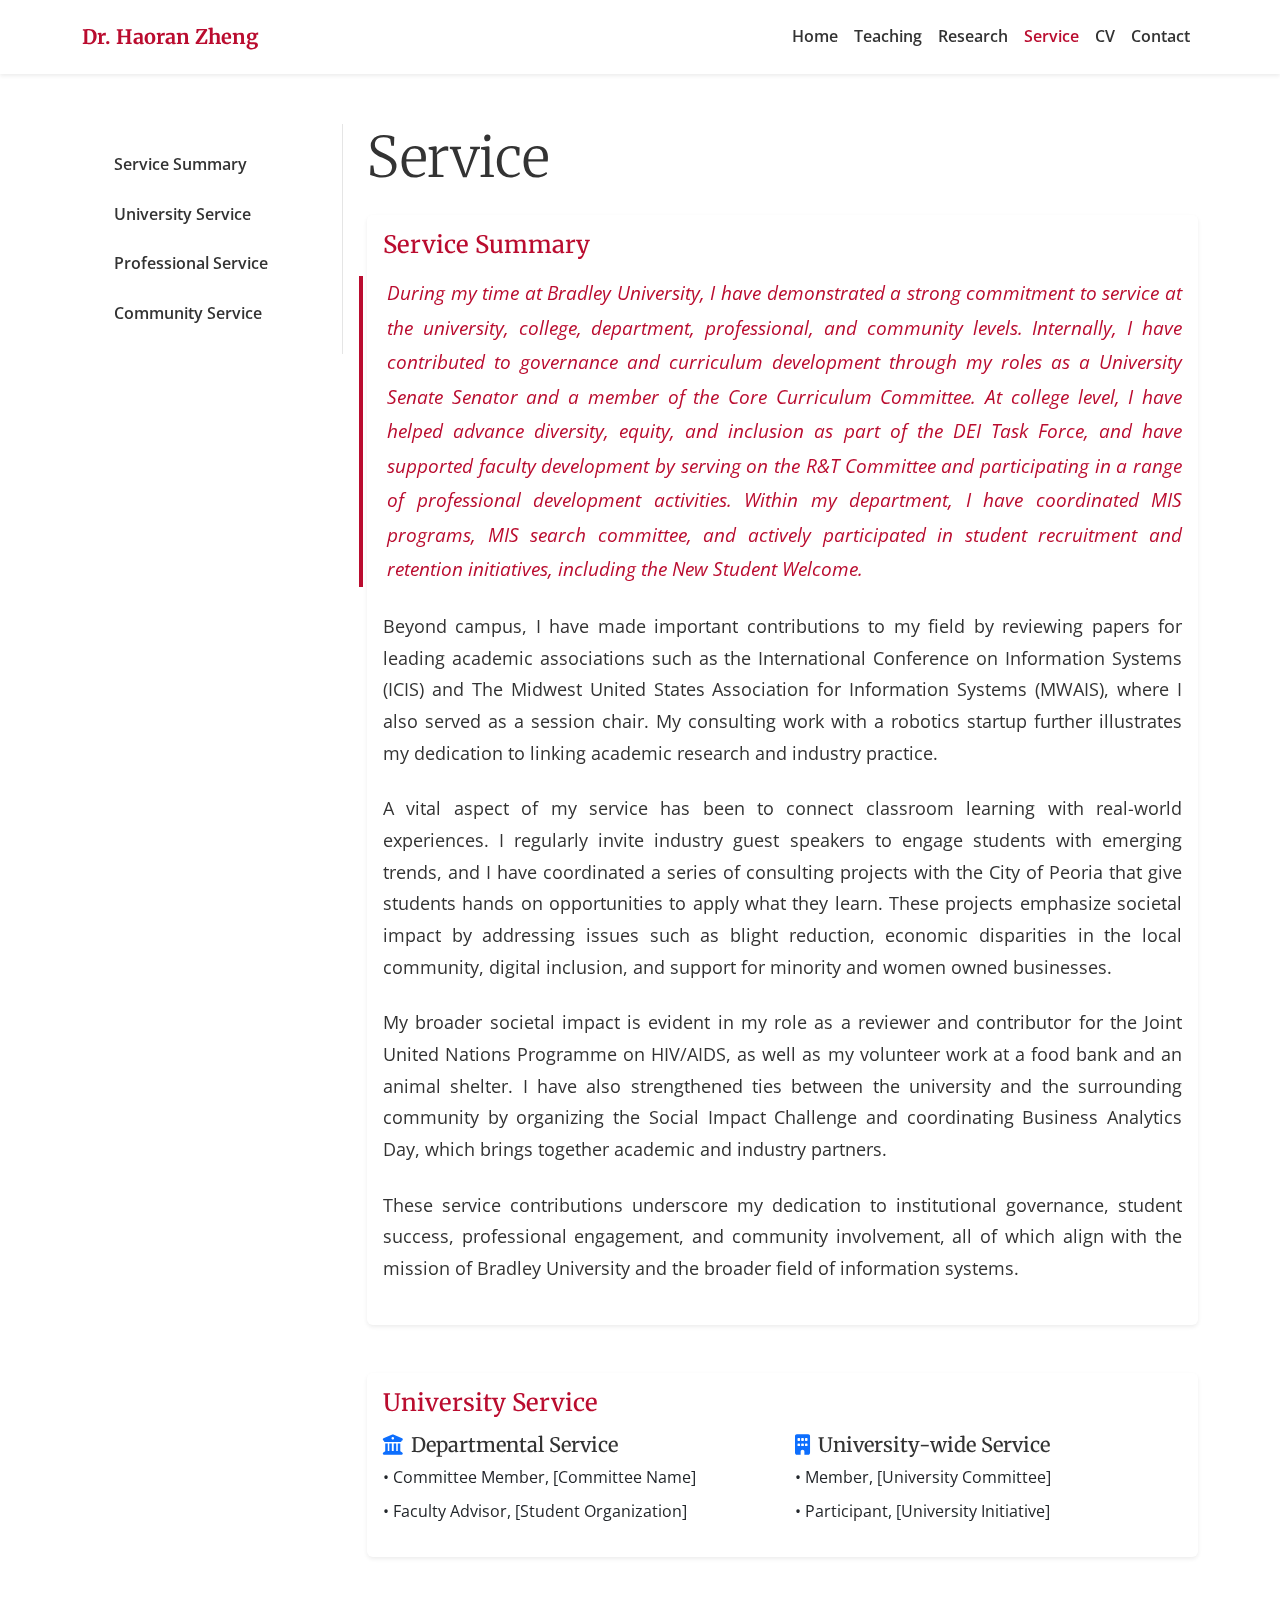
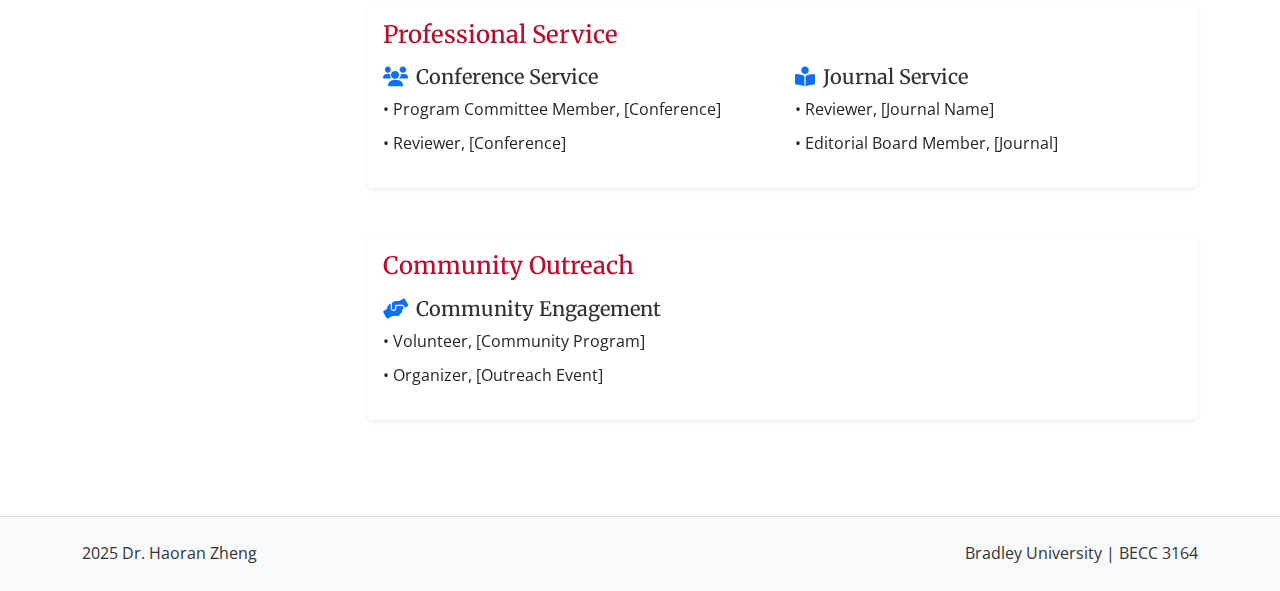
==== pages/service.html @ 66634fa4 "Initial commit" ====
<!DOCTYPE html>
<html lang="en">
<head>
    <meta charset="UTF-8">
    <meta name="viewport" content="width=device-width, initial-scale=1.0">
    <title>Service - Dr. Haoran Zheng | Bradley University</title>
    
    <!-- Bootstrap 5 CSS -->
    <link href="https://cdn.jsdelivr.net/npm/bootstrap@5.3.0/dist/css/bootstrap.min.css" rel="stylesheet">
    
    <!-- Google Fonts -->
    <link href="https://fonts.googleapis.com/css2?family=Merriweather:wght@400;700&family=Open+Sans:wght@400;600&display=swap" rel="stylesheet">
    
    <!-- Font Awesome -->
    <link href="https://cdnjs.cloudflare.com/ajax/libs/font-awesome/6.0.0/css/all.min.css" rel="stylesheet">
    
    <!-- Custom CSS -->
    <link href="../css/style.css" rel="stylesheet">
    <link href="../css/responsive.css" rel="stylesheet">
</head>
<body>
    <!-- Navigation -->
    <nav class="navbar navbar-expand-lg navbar-light bg-white fixed-top shadow-sm">
        <div class="container">
            <a class="navbar-brand" href="../index.html">Dr. Haoran Zheng</a>
            <button class="navbar-toggler" type="button" data-bs-toggle="collapse" data-bs-target="#navbarNav">
                <span class="navbar-toggler-icon"></span>
            </button>
            <div class="collapse navbar-collapse" id="navbarNav">
                <ul class="navbar-nav ms-auto">
                    <li class="nav-item"><a class="nav-link" href="../index.html">Home</a></li>
                    <li class="nav-item"><a class="nav-link" href="teaching.html">Teaching</a></li>
                    <li class="nav-item"><a class="nav-link" href="research.html">Research</a></li>
                    <li class="nav-item"><a class="nav-link active" href="service.html">Service</a></li>
                    <li class="nav-item"><a class="nav-link" href="cv.html">CV</a></li>
                    <li class="nav-item"><a class="nav-link" href="contact.html">Contact</a></li>
                </ul>
            </div>
        </div>
    </nav>

    <!-- Main Content -->
    <main class="container py-5">
        <div class="row">
            <!-- Left Navigation -->
            <div class="col-lg-3">
                <div class="side-nav">
                    <nav class="nav flex-column">
                        <a class="nav-link active" href="#service-summary">Service Summary</a>
                        <a class="nav-link" href="#university-service">University Service</a>
                        <a class="nav-link" href="#professional-service">Professional Service</a>
                        <a class="nav-link" href="#community-service">Community Service</a>
                    </nav>
                </div>
            </div>

            <!-- Main Content Area -->
            <div class="col-lg-9">
                <section class="content-area">
                    <h1 class="display-4 mb-4">Service</h1>
                    
                    <!-- Service Summary -->
                    <div class="card mb-5" id="service-summary">
                        <div class="card-body">
                            <h2 class="card-title">Service Summary</h2>
                            <div class="service-summary">
                                <p class="mb-4">
                                    During my time at Bradley University, I have demonstrated a strong commitment to service at
                                    the university, college, department, professional, and community levels. Internally, I have
                                    contributed to governance and curriculum development through my roles as a University Senate
                                    Senator and a member of the Core Curriculum Committee. At college level, I have helped
                                    advance diversity, equity, and inclusion as part of the DEI Task Force, and have supported
                                    faculty development by serving on the R&T Committee and participating in a range of
                                    professional development activities. Within my department, I have coordinated MIS programs,
                                    MIS search committee, and actively participated in student recruitment and retention initiatives,
                                    including the New Student Welcome.
                                </p>
                                
                                <p class="mb-4">
                                    Beyond campus, I have made important contributions to my field by reviewing papers for
                                    leading academic associations such as the International Conference on Information Systems
                                    (ICIS) and The Midwest United States Association for Information Systems (MWAIS), where I
                                    also served as a session chair. My consulting work with a robotics startup further illustrates my
                                    dedication to linking academic research and industry practice.
                                </p>
                                
                                <p class="mb-4">
                                    A vital aspect of my service has been to connect classroom learning with real-world experiences.
                                    I regularly invite industry guest speakers to engage students with emerging trends, and I have
                                    coordinated a series of consulting projects with the City of Peoria that give students hands on
                                    opportunities to apply what they learn. These projects emphasize societal impact by addressing
                                    issues such as blight reduction, economic disparities in the local community, digital inclusion,
                                    and support for minority and women owned businesses.
                                </p>
                                
                                <p class="mb-4">
                                    My broader societal impact is evident in my role as a reviewer and contributor for the Joint
                                    United Nations Programme on HIV/AIDS, as well as my volunteer work at a food bank and an
                                    animal shelter. I have also strengthened ties between the university and the surrounding
                                    community by organizing the Social Impact Challenge and coordinating Business Analytics Day,
                                    which brings together academic and industry partners.
                                </p>
                                
                                <p class="mb-4">
                                    These service contributions underscore my dedication to institutional governance, student
                                    success, professional engagement, and community involvement, all of which align with the
                                    mission of Bradley University and the broader field of information systems.
                                </p>
                            </div>
                        </div>
                    </div>

                    <!-- University Service -->
                    <div class="card mb-5" id="university-service">
                        <div class="card-body">
                            <h2 class="card-title">University Service</h2>
                            <div class="row g-4">
                                <div class="col-md-6">
                                    <h5><i class="fas fa-university text-primary me-2"></i>Departmental Service</h5>
                                    <ul class="list-unstyled">
                                        <li class="mb-2">• Committee Member, [Committee Name]</li>
                                        <li class="mb-2">• Faculty Advisor, [Student Organization]</li>
                                    </ul>
                                </div>
                                <div class="col-md-6">
                                    <h5><i class="fas fa-building text-primary me-2"></i>University-wide Service</h5>
                                    <ul class="list-unstyled">
                                        <li class="mb-2">• Member, [University Committee]</li>
                                        <li class="mb-2">• Participant, [University Initiative]</li>
                                    </ul>
                                </div>
                            </div>
                        </div>
                    </div>

                    <!-- Professional Service -->
                    <div class="card mb-5" id="professional-service">
                        <div class="card-body">
                            <h2 class="card-title">Professional Service</h2>
                            <div class="row g-4">
                                <div class="col-md-6">
                                    <h5><i class="fas fa-users text-primary me-2"></i>Conference Service</h5>
                                    <ul class="list-unstyled">
                                        <li class="mb-2">• Program Committee Member, [Conference]</li>
                                        <li class="mb-2">• Reviewer, [Conference]</li>
                                    </ul>
                                </div>
                                <div class="col-md-6">
                                    <h5><i class="fas fa-book-reader text-primary me-2"></i>Journal Service</h5>
                                    <ul class="list-unstyled">
                                        <li class="mb-2">• Reviewer, [Journal Name]</li>
                                        <li class="mb-2">• Editorial Board Member, [Journal]</li>
                                    </ul>
                                </div>
                            </div>
                        </div>
                    </div>

                    <!-- Community Service -->
                    <div class="card" id="community-service">
                        <div class="card-body">
                            <h2 class="card-title">Community Outreach</h2>
                            <div class="row">
                                <div class="col-12">
                                    <h5><i class="fas fa-hands-helping text-primary me-2"></i>Community Engagement</h5>
                                    <ul class="list-unstyled">
                                        <li class="mb-2">• Volunteer, [Community Program]</li>
                                        <li class="mb-2">• Organizer, [Outreach Event]</li>
                                    </ul>
                                </div>
                            </div>
                        </div>
                    </div>
                </section>
            </div>
        </div>
    </main>

    <!-- Footer -->
    <footer class="bg-light py-4 mt-5">
        <div class="container">
            <div class="row">
                <div class="col-md-6 text-center text-md-start">
                    <p class="mb-0"> 2025 Dr. Haoran Zheng</p>
                </div>
                <div class="col-md-6 text-center text-md-end">
                    <p class="mb-0">Bradley University | BECC 3164</p>
                </div>
            </div>
        </div>
    </footer>

    <!-- Bootstrap JS -->
    <script src="https://cdn.jsdelivr.net/npm/bootstrap@5.3.0/dist/js/bootstrap.bundle.min.js"></script>
    <!-- Custom JS -->
    <script src="../js/main.js"></script>
</body>
</html>
---- css/style.css ----
:root {
    --bradley-red: #BA0C2F;
    --dark-gray: #333333;
    --light-gray: #f8f9fa;
}

/* Base Styles */
body {
    font-family: 'Open Sans', sans-serif;
    line-height: 1.6;
    color: var(--dark-gray);
    padding-top: 76px; /* Account for fixed navbar */
}

/* Typography */
h1, h2, h3, h4, h5, h6 {
    font-family: 'Merriweather', serif;
    color: var(--dark-gray);
}

/* Navigation */
.navbar {
    padding: 1rem 0;
    background-color: rgba(255, 255, 255, 0.98) !important;
}

.navbar-brand {
    font-family: 'Merriweather', serif;
    font-weight: 700;
    color: var(--bradley-red) !important;
}

.nav-link {
    font-weight: 600;
    color: var(--dark-gray) !important;
    transition: color 0.3s ease;
}

.nav-link:hover, .nav-link.active {
    color: var(--bradley-red) !important;
}

/* Hero Section */
.hero-section {
    background-color: var(--light-gray);
    padding: 6rem 0;
    margin-top: -76px; /* Offset the padding-top from body */
}

.hero-section h1 {
    color: var(--bradley-red);
}

/* Cards */
.card {
    border: none;
    box-shadow: 0 0.125rem 0.25rem rgba(0, 0, 0, 0.075);
    transition: transform 0.3s ease, box-shadow 0.3s ease;
}

.card:hover {
    transform: translateY(-5px);
    box-shadow: 0 0.5rem 1rem rgba(0, 0, 0, 0.1);
}

.card-title {
    color: var(--bradley-red);
    font-size: 1.5rem;
    margin-bottom: 1rem;
}

/* Buttons */
.btn-primary {
    background-color: var(--bradley-red);
    border-color: var(--bradley-red);
    padding: 0.5rem 1.5rem;
    transition: all 0.3s ease;
}

.btn-primary:hover {
    background-color: #990A27;
    border-color: #990A27;
    transform: translateY(-2px);
}

/* Social Links */
.social-links {
    margin-top: 2rem;
}

.social-links a {
    color: var(--dark-gray);
    font-size: 1.5rem;
    transition: color 0.3s ease;
    text-decoration: none;
}

.social-links a:hover {
    color: var(--bradley-red);
}

/* Profile Image */
.profile-image {
    width: 180px;
    height: 180px;
    border-radius: 50%;
    object-fit: cover;
    margin-bottom: 2rem;
    border: 3px solid var(--bradley-red);
    box-shadow: 0 4px 8px rgba(0, 0, 0, 0.1);
    transition: transform 0.3s ease;
}

.profile-image:hover {
    transform: scale(1.05);
}

/* Add responsive adjustments for smaller screens */
@media (max-width: 768px) {
    .profile-image {
        width: 140px;
        height: 140px;
    }
}

@media (max-width: 480px) {
    .profile-image {
        width: 120px;
        height: 120px;
    }
}

/* Teaching Philosophy */
.teaching-philosophy {
    max-width: 900px;
    margin: 0 auto;
    line-height: 1.8;
}

.teaching-philosophy p {
    text-align: justify;
    color: var(--dark-gray);
    font-size: 1.1rem;
}

.teaching-philosophy p:first-of-type {
    font-size: 1.2rem;
    color: var(--bradley-red);
    font-style: italic;
    border-left: 4px solid var(--bradley-red);
    padding-left: 1.5rem;
    margin-left: -1.5rem;
}

/* Research Philosophy */
.research-philosophy {
    max-width: 900px;
    margin: 0 auto;
    line-height: 1.8;
}

.research-philosophy p {
    text-align: justify;
    color: var(--dark-gray);
    font-size: 1.1rem;
}

.research-philosophy p:first-of-type {
    font-size: 1.2rem;
    color: var(--bradley-red);
    font-style: italic;
    border-left: 4px solid var(--bradley-red);
    padding-left: 1.5rem;
    margin-left: -1.5rem;
}

/* Service Summary */
.service-summary {
    max-width: 900px;
    margin: 0 auto;
    line-height: 1.8;
}

.service-summary p {
    text-align: justify;
    color: var(--dark-gray);
    font-size: 1.1rem;
}

.service-summary p:first-of-type {
    font-size: 1.2rem;
    color: var(--bradley-red);
    font-style: italic;
    border-left: 4px solid var(--bradley-red);
    padding-left: 1.5rem;
    margin-left: -1.5rem;
}

/* Course Evaluations */
.course-evaluations {
    max-width: 900px;
    margin: 0 auto;
}

.evaluation-chart {
    max-width: 800px;
    margin: 0 auto;
    border-radius: 8px;
}

.course-evaluations .lead {
    color: var(--dark-gray);
    font-size: 1.2rem;
    font-style: italic;
    text-align: center;
    margin-bottom: 2rem;
}

/* PDF Viewer */
.pdf-container {
    max-width: 900px;
    margin: 0 auto;
    background: #f8f9fa;
    padding: 1rem;
    border-radius: 8px;
}

.pdf-viewer {
    border: none;
    border-radius: 4px;
    background: white;
}

/* Make PDF viewer responsive */
@media (max-width: 768px) {
    .pdf-container {
        padding: 0.5rem;
    }
    
    .pdf-viewer {
        height: 400px;
    }
}

/* Footer */
footer {
    border-top: 1px solid rgba(0, 0, 0, 0.1);
}

/* Responsive Design */
@media (max-width: 768px) {
    .hero-section {
        padding: 4rem 0;
    }
    
    .card {
        margin-bottom: 1rem;
    }
}

/* Left Navigation */
.side-nav {
    position: sticky;
    top: 100px;
    padding: 1rem;
    border-right: 1px solid rgba(0, 0, 0, 0.1);
}

.side-nav .nav-link {
    color: var(--dark-gray);
    padding: 0.5rem 1rem;
    margin: 0.25rem 0;
    border-radius: 4px;
    transition: all 0.2s ease;
}

.side-nav .nav-link:hover {
    background-color: rgba(var(--bradley-red-rgb), 0.1);
    color: var(--bradley-red);
}

.side-nav .nav-link.active {
    background-color: var(--bradley-red);
    color: white;
}

/* Make main content area responsive */
.content-area {
    min-height: 100vh;
}

@media (max-width: 992px) {
    .side-nav {
        position: relative;
        top: 0;
        border-right: none;
        border-bottom: 1px solid rgba(0, 0, 0, 0.1);
        margin-bottom: 2rem;
    }
    
    .side-nav .nav {
        display: flex;
        flex-wrap: nowrap;
        overflow-x: auto;
        padding-bottom: 0.5rem;
    }
    
    .side-nav .nav-link {
        white-space: nowrap;
    }
}
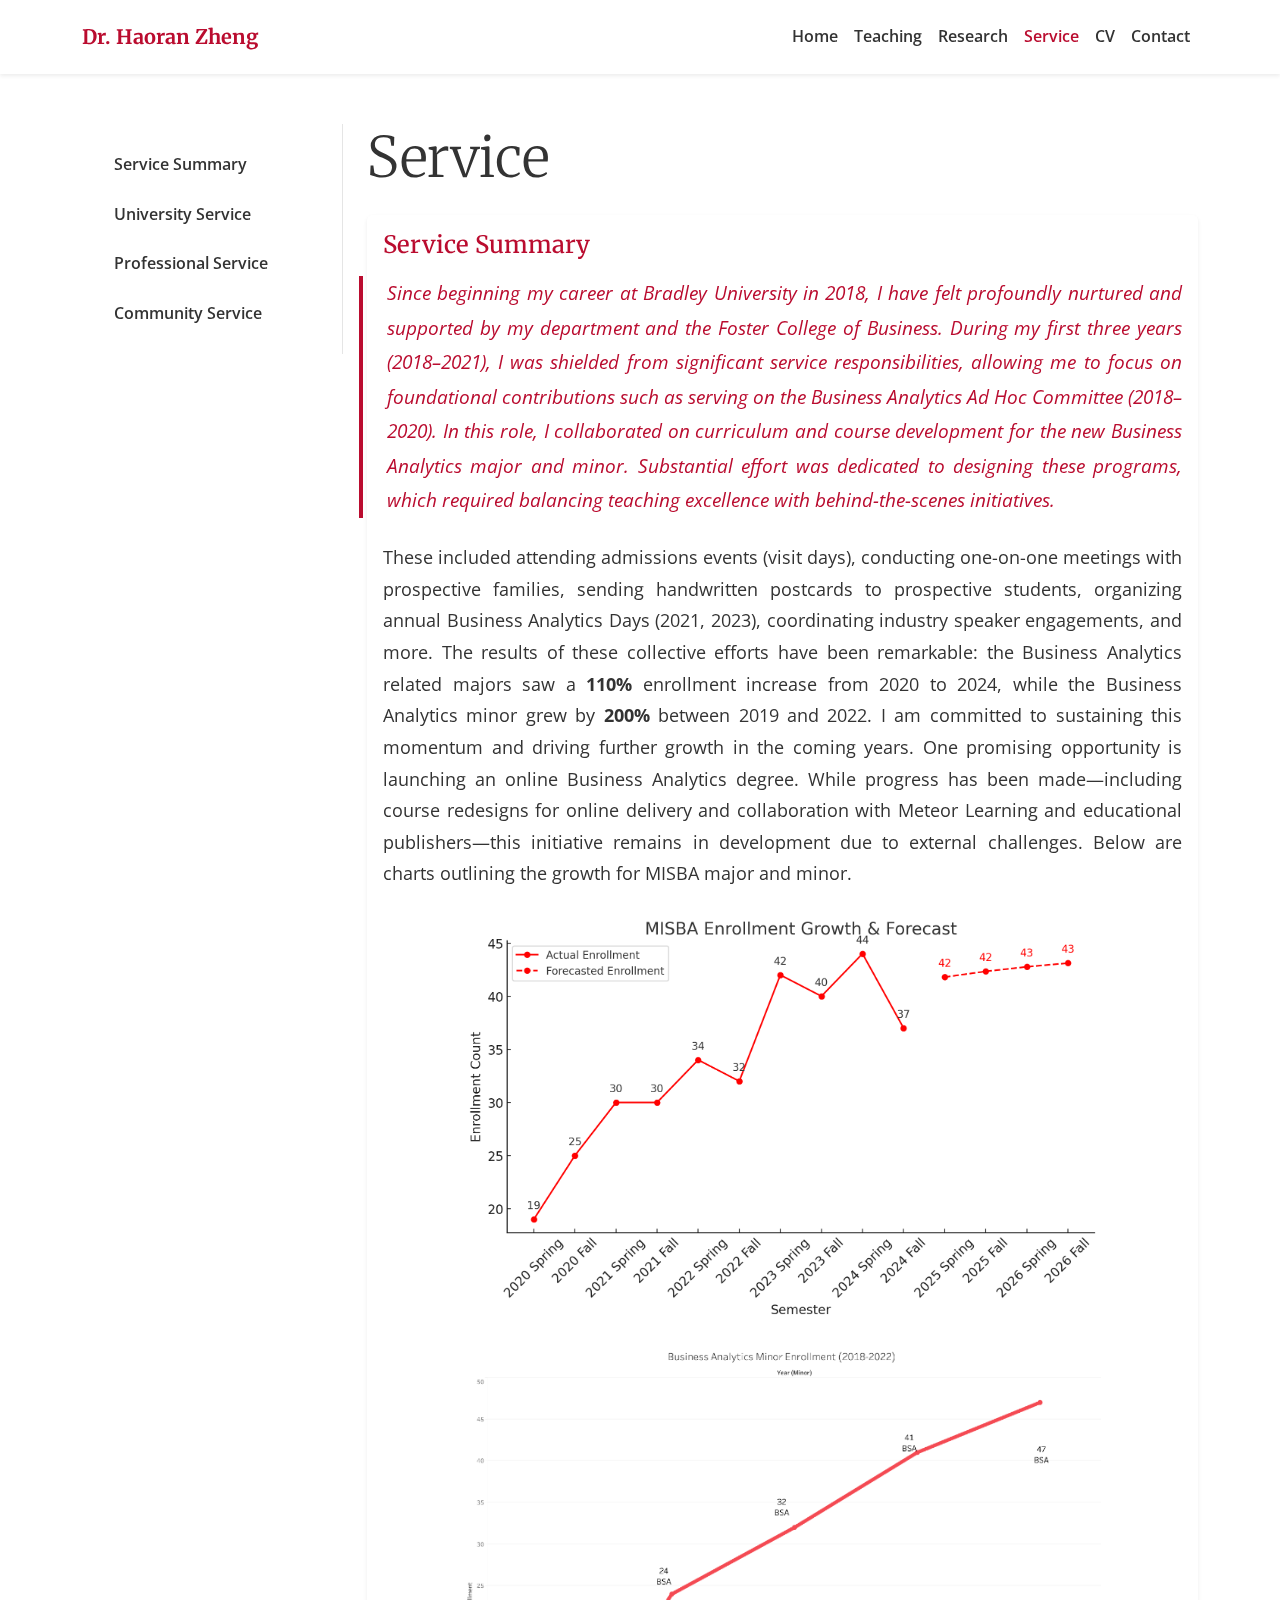
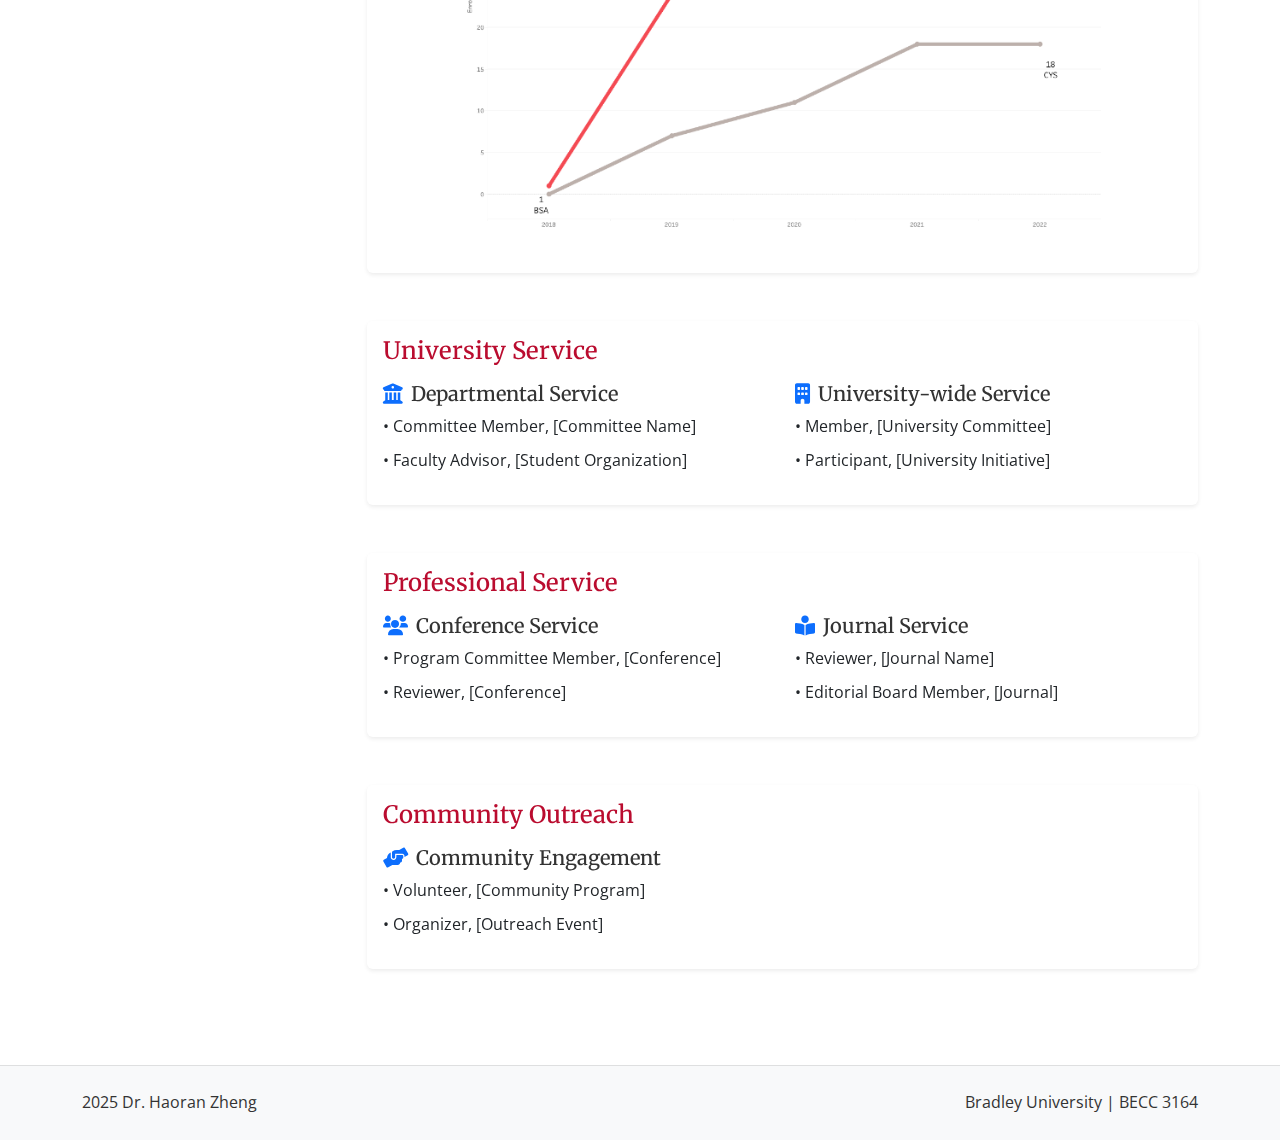
==== commit edc5441a: "Bulk update: website changes" ====
--- a/pages/service.html
+++ b/pages/service.html
@@ -65,47 +65,14 @@
                             <h2 class="card-title">Service Summary</h2>
                             <div class="service-summary">
                                 <p class="mb-4">
-                                    During my time at Bradley University, I have demonstrated a strong commitment to service at
-                                    the university, college, department, professional, and community levels. Internally, I have
-                                    contributed to governance and curriculum development through my roles as a University Senate
-                                    Senator and a member of the Core Curriculum Committee. At college level, I have helped
-                                    advance diversity, equity, and inclusion as part of the DEI Task Force, and have supported
-                                    faculty development by serving on the R&T Committee and participating in a range of
-                                    professional development activities. Within my department, I have coordinated MIS programs,
-                                    MIS search committee, and actively participated in student recruitment and retention initiatives,
-                                    including the New Student Welcome.
+                                    <span class="font-italic">Since beginning my career at Bradley University in 2018, I have felt profoundly nurtured and supported by my department and the Foster College of Business.</span> During my first three years (2018–2021), I was shielded from significant service responsibilities, allowing me to focus on foundational contributions such as serving on the Business Analytics Ad Hoc Committee (2018–2020). In this role, I collaborated on curriculum and course development for the new Business Analytics major and minor. Substantial effort was dedicated to designing these programs, which required balancing teaching excellence with behind-the-scenes initiatives.
                                 </p>
-                                
                                 <p class="mb-4">
-                                    Beyond campus, I have made important contributions to my field by reviewing papers for
-                                    leading academic associations such as the International Conference on Information Systems
-                                    (ICIS) and The Midwest United States Association for Information Systems (MWAIS), where I
-                                    also served as a session chair. My consulting work with a robotics startup further illustrates my
-                                    dedication to linking academic research and industry practice.
+                                    These included attending admissions events (visit days), conducting one-on-one meetings with prospective families, sending handwritten postcards to prospective students, organizing annual Business Analytics Days (2021, 2023), coordinating industry speaker engagements, and more.
+                                    The results of these collective efforts have been remarkable: the Business Analytics related majors saw a <strong>110%</strong> enrollment increase from 2020 to 2024, while the Business Analytics minor grew by <strong>200%</strong> between 2019 and 2022. I am committed to sustaining this momentum and driving further growth in the coming years. One promising opportunity is launching an online Business Analytics degree. While progress has been made—including course redesigns for online delivery and collaboration with Meteor Learning and educational publishers—this initiative remains in development due to external challenges. Below are charts outlining the growth for MISBA major and minor.
                                 </p>
-                                
-                                <p class="mb-4">
-                                    A vital aspect of my service has been to connect classroom learning with real-world experiences.
-                                    I regularly invite industry guest speakers to engage students with emerging trends, and I have
-                                    coordinated a series of consulting projects with the City of Peoria that give students hands on
-                                    opportunities to apply what they learn. These projects emphasize societal impact by addressing
-                                    issues such as blight reduction, economic disparities in the local community, digital inclusion,
-                                    and support for minority and women owned businesses.
-                                </p>
-                                
-                                <p class="mb-4">
-                                    My broader societal impact is evident in my role as a reviewer and contributor for the Joint
-                                    United Nations Programme on HIV/AIDS, as well as my volunteer work at a food bank and an
-                                    animal shelter. I have also strengthened ties between the university and the surrounding
-                                    community by organizing the Social Impact Challenge and coordinating Business Analytics Day,
-                                    which brings together academic and industry partners.
-                                </p>
-                                
-                                <p class="mb-4">
-                                    These service contributions underscore my dedication to institutional governance, student
-                                    success, professional engagement, and community involvement, all of which align with the
-                                    mission of Bradley University and the broader field of information systems.
-                                </p>
+                                <img src="../assets/images/BA_enrollment_forecast.png" alt="BA Enrollment Forecast" class="img-fluid d-block mx-auto my-4" style="width: 80%;">
+                                <img src="../assets/images/BAminor.png" alt="BA Minor Program" class="img-fluid d-block mx-auto my-4" style="width: 80%;">
                             </div>
                         </div>
                     </div>
